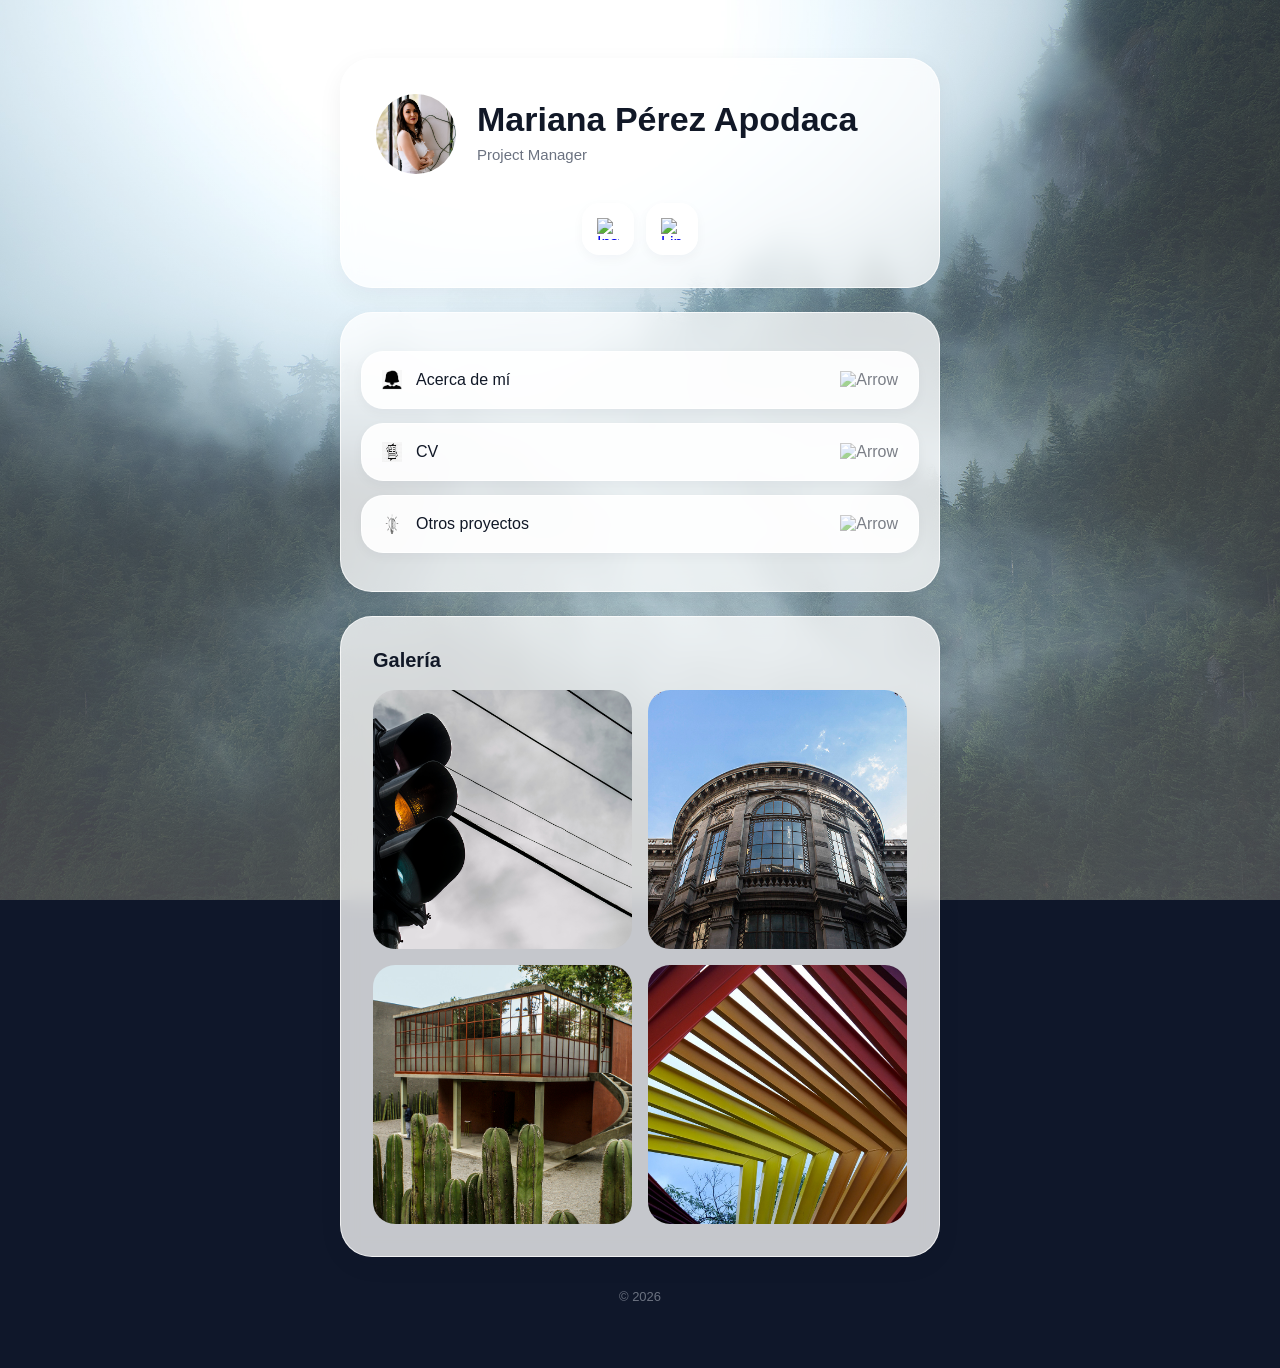
==== index.html @ 3482f805 "Add files via upload" ====
<!DOCTYPE html>
<html lang="es">
<head>

<meta charset="UTF-8">
<meta name="viewport" content="width=480px, initial-scale=1">

<title>Mariana Pérez Apodaca</title>

<meta name="description" content="Perfil profesional de Mariana Pérez Apodaca, Project Manager.">

<meta name="theme-color" content="#eef4ff">

<meta property="og:title" content="Mariana Pérez Apodaca | Project Manager">
<meta property="og:description" content="Perfil profesional, CV y proyectos de Mariana Pérez Apodaca.">
<meta property="og:image" content="https://anto.drafterfurniture.com/assets/img/icon-m.png">
<meta property="og:url" content="https://marianaperezarq.github.io/">
<meta property="og:type" content="website">

<meta name="twitter:card" content="summary_large_image">

<link rel="canonical" href="https://marianaperezarq.github.io/">

<link rel="icon" href="/assets/img/favicon.ico">

<link
rel="preload"
href="/assets/font/PlusJakartaSans-Regular.woff2"
as="font"
type="font/woff2"
crossorigin>

<link
rel="preload"
href="style.css"
as="style"
onload="this.onload=null;this.rel='stylesheet'">

<noscript>
<link rel="stylesheet" href="style.css">
</noscript>

<script type="application/ld+json">
{
"@context":"https://schema.org",
"@type":"Person",
"name":"Mariana Pérez Apodaca",
"url":"https://marianaperezarq.github.io",
"jobTitle":"Project Manager",
"worksFor":{
"@type":"Organization",
"name":"DrafterFurniture"
}
}
</script>

</head>

<body>

<div class="bg"></div>

<div class="container">

<!-- PROFILE -->

<div class="card reveal">

<div class="profile-row">

<img
src="/assets/img/mariana96.png"

srcset="
/assets/img/mariana96.png 96w
"

sizes="86px"

width="86"
height="86"

class="avatar"

alt="Foto profil Anto Furniture Jepara"

fetchpriority="high"
decoding="async">

<div class="profile">

<h1>Mariana Pérez Apodaca</h1>

<p>
Project Manager
</p>

</div>

</div>

<!-- SOCIAL -->

<div class="social">

<a
href="https://instagram.com/marianaperezapodaca"
target="_blank"
rel="noopener"
aria-label="Instagram">

<img
src="/assets/icons/instagram.svg"
width="22"
height="22"
alt="Instagram">

</a>

<a
href="https://www.linkedin.com/in/marianaperezapodaca"
target="_blank"
rel="noopener"
aria-label="LinkedIn">

<img
src="/assets/icons/linkedin.svg"
width="22"
height="22"
alt="LinkedIn">

</a>

</div>

</div>

<!-- LINKS -->

<div class="card links reveal">

<a
class="btn"
href="acerca-de.html">

<div class="btn-left">

<img
src="/assets/img/sobre-mi-icono.png"
width="20"
height="20"
alt="Acerca de mí">

<span>Acerca de mí</span>

</div>

<div class="btn-right">

<img
src="/assets/icons/arrow-right.svg"
width="18"
height="18"
alt="Arrow">

</div>

</a>

<a
class="btn"
href="assets/img/cv-mariana-perez-apodaca.pdf">

<div class="btn-left">

<img
src="/assets/img/cv-icono.png"
width="20"
height="20"
alt="CV">

<span>CV</span>

</div>

<div class="btn-right">

<img
src="/assets/icons/arrow-right.svg"
width="18"
height="18"
alt="Arrow">

</div>
</a>
<a
class="btn"
href="otros-proyectos.html">

<div class="btn-left">

<img
src="/assets/img/proyecto-icono.png"
width="20"
height="20"
alt="Otros proyectos">

<span>Otros proyectos</span>

</div>

<div class="btn-right">

<img
src="/assets/icons/arrow-right.svg"
width="18"
height="18"
alt="Arrow">

</div>

</a>

</div>

<!-- GALLERY -->

<div class="card gallery reveal">

<h2>Galería</h2>

<div class="grid">

<div class="item">

<img
src="/assets/img/galeria-ambar-1.jpg"
width="320"
height="320"
alt="Galería arquitectura 1"
loading="eager"
fetchpriority="high"
decoding="async">

</div>

<div class="item">

<img
src="/assets/img/galeria-arq-4.jpg"
width="320"
height="320"
alt="Galería arquitectura 2"
loading="lazy"
decoding="async">

</div>

<div class="item">

<img
src="/assets/img/galeria-arq-3.jpg"
width="320"
height="320"
alt="Galería arquitectura 3"
loading="lazy"
decoding="async">

</div>

<div class="item">

<img
src="/assets/img/galeria-geometria-3.jpg"
width="320"
height="320"
alt="Galería geometría"
loading="lazy"
decoding="async">

</div>

</div>

</div>

<div class="footer">
© 2026
</div>

</div>

<script>

const reveal=document.querySelectorAll('.reveal');

const observer=new IntersectionObserver(entries=>{

entries.forEach(entry=>{

if(entry.isIntersecting){
entry.target.classList.add('show');
}

});

},{threshold:.1});

reveal.forEach(el=>observer.observe(el));

</script>

</body>
</html>
---- style.css ----
@font-face {
  font-family: 'Jakarta';
  src: url('assets/font/PlusJakartaSans-Regular.woff2') format('woff2');
  font-display: swap;
}

*{
  margin:0;
  padding:0;
  box-sizing:border-box;
  font-family:'Jakarta',sans-serif;
  will-change:auto !important;
}

html{
  scroll-behavior:smooth;
}

body{
  min-height:100vh;
  display:flex;
  justify-content:center;
  padding:40px 20px;
  overflow-x:hidden;
  background:#0f172a;
  position:relative;
  -webkit-tap-highlight-color:transparent;
  color:#111827;
}

/* =========================
   LIGHT BACKGROUND
========================= */

.bg{
  position:fixed;
  inset:0;
  z-index:-1;

  background:
    linear-gradient(rgba(255,255,255,.16), rgba(255,255,255,.28)),
    url('assets/img/foggy forest.jpg') center center / cover no-repeat;
}

/* =========================
   CONTAINER
========================= */

.container{
  width:100%;
  max-width:600px;
  position:relative;
  z-index:2;
}

/* =========================
   CARD
========================= */

.card{
  background:rgba(255,255,255,.76);
  border:1px solid rgba(255,255,255,.72);

  border-radius:32px;

  padding:32px;
  margin-bottom:24px;

  backdrop-filter:blur(10px);
  -webkit-backdrop-filter:blur(10px);

  box-shadow:
    0 8px 24px rgba(15,23,42,.06);

  transform:translateY(24px);
  opacity:0;

  transition:
    transform .6s ease,
    opacity .6s ease;
}

.card.show{
  transform:translateY(0);
  opacity:1;
}

/* =========================
   PROFILE
========================= */

.profile-row{
  display:flex;
  align-items:center;
  gap:18px;
}

.avatar{
  width:86px;
  height:86px;

  border-radius:50%;
  object-fit:cover;
  flex-shrink:0;

  border:3px solid rgba(255,255,255,.8);
}

.profile h1{
  font-size:34px;
  line-height:1;
  margin-bottom:8px;
  color:#111827;
}

.profile p{
  font-size:15px;
  color:#6b7280;
  line-height:1.5;
}

/* =========================
   SOCIAL
========================= */

.social{
  display:flex;
  justify-content:center;
  gap:12px;

  margin-top:26px;
}

.social a{
  width:52px;
  height:52px;

  display:flex;
  align-items:center;
  justify-content:center;

  border-radius:18px;

  background:rgba(255,255,255,.92);

  border:1px solid rgba(255,255,255,.85);

  text-decoration:none;

  transition:.2s ease;

  box-shadow:
    0 4px 12px rgba(15,23,42,.04);
}

.social a:hover{
  transform:translateY(-2px);
}

.social img{
  width:22px;
  height:22px;
  display:block;
}

/* =========================
   LINKS
========================= */

.links{
  padding:24px 20px;
}

.btn{
  display:flex;
  align-items:center;
  justify-content:space-between;

  padding:18px 20px;

  margin:14px 0;

  border-radius:22px;

  background:rgba(255,255,255,.92);

  border:1px solid rgba(255,255,255,.85);

  text-decoration:none;
  color:#111827;

  box-shadow:
    0 4px 12px rgba(15,23,42,.04);

  transition:.2s ease;
}

.btn:hover{
  transform:translateX(3px);
}

.btn-left{
  display:flex;
  align-items:center;
  gap:14px;

  font-size:16px;
  font-weight:500;
}

.btn-left img{
  width:20px;
  height:20px;
}

.btn-right{
  opacity:.55;
}

.btn-right img{
  width:18px;
  height:18px;
}

/* =========================
   GALLERY
========================= */

.gallery h2{
  font-size:20px;
  color:#111827;
  margin-bottom:18px;
}

.grid{
  display:grid;
  grid-template-columns:repeat(2,1fr);
  gap:16px;
}

.item{
  position:relative;
  aspect-ratio:1/1;
}

.item img{
  width:100%;
  height:100%;

  object-fit:cover;

  border-radius:22px;

  display:block;
}

.item a{
  position:absolute;
  right:10px;
  bottom:10px;

  width:38px;
  height:38px;

  display:flex;
  align-items:center;
  justify-content:center;

  border-radius:14px;

  background:rgba(255,255,255,.92);

  text-decoration:none;

  box-shadow:
    0 4px 12px rgba(15,23,42,.08);
}

.item a img{
  width:18px;
  height:18px;
}


/* =========================
   ABOUT PAGE
========================= */

.back-link{
  display:inline-block;
  margin-bottom:24px;
  color:#6b7280;
  font-size:14px;
  text-decoration:none;
}

.back-link:hover{
  color:#111827;
}

.about-card{
  max-width:720px;
  padding:40px;
}

.about-card h1{
  font-size:42px;
  line-height:1.1;
  margin-bottom:18px;
  color:#111827;
}

.about-card h2{
  font-size:22px;
  line-height:1.25;
  margin-top:34px;
  margin-bottom:12px;
  color:#111827;
}

.about-card p{
  color:#374151;
  font-size:16px;
  line-height:1.8;
  margin-bottom:18px;
}

.about-card .about-intro{
  color:#111827;
  font-size:18px;
  line-height:1.7;
  margin-bottom:26px;
}

.about-text{
  max-width:64ch;
}

.about-card .social{
  justify-content:flex-start;
  margin-top:18px;
}


/* =========================
   CV / PROJECT PAGES
========================= */

.cv-frame{
  width:100%;
  height:78vh;
  min-height:620px;
  border:0;
  border-radius:22px;
  background:#fff;
  box-shadow:0 4px 12px rgba(15,23,42,.08);
}

.pdf-actions{
  margin-top:18px;
}

.empty-state{
  min-height:320px;
  display:flex;
  align-items:center;
  justify-content:center;
  text-align:center;
  color:#374151;
  font-size:16px;
  line-height:1.7;
}

/* =========================
   FOOTER
========================= */

.footer{
  text-align:center;
  color:#6b7280;
  font-size:13px;
  padding:8px 0 24px;
}

/* =========================
   MOBILE
========================= */

@media(max-width:480px){

body{
padding:24px 14px;
}

.card{
padding:20px;
border-radius:28px;
}

.profile h1{
font-size:30px;
}

.social{
gap:10px;
}

.social a{
width:48px;
height:48px;
}

.about-card{
padding:24px;
}

.about-card h1{
font-size:34px;
}

.about-card p{
font-size:15px;
line-height:1.75;
}

.about-card .about-intro{
font-size:16px;
}

}

/* =========================
   DESKTOP
========================= */

@media(min-width:1024px){

.container{
margin-top:18px;
}

}
---- style.css ----
@font-face {
  font-family: 'Jakarta';
  src: url('assets/font/PlusJakartaSans-Regular.woff2') format('woff2');
  font-display: swap;
}

*{
  margin:0;
  padding:0;
  box-sizing:border-box;
  font-family:'Jakarta',sans-serif;
  will-change:auto !important;
}

html{
  scroll-behavior:smooth;
}

body{
  min-height:100vh;
  display:flex;
  justify-content:center;
  padding:40px 20px;
  overflow-x:hidden;
  background:#0f172a;
  position:relative;
  -webkit-tap-highlight-color:transparent;
  color:#111827;
}

/* =========================
   LIGHT BACKGROUND
========================= */

.bg{
  position:fixed;
  inset:0;
  z-index:-1;

  background:
    linear-gradient(rgba(255,255,255,.16), rgba(255,255,255,.28)),
    url('assets/img/foggy forest.jpg') center center / cover no-repeat;
}

/* =========================
   CONTAINER
========================= */

.container{
  width:100%;
  max-width:600px;
  position:relative;
  z-index:2;
}

/* =========================
   CARD
========================= */

.card{
  background:rgba(255,255,255,.76);
  border:1px solid rgba(255,255,255,.72);

  border-radius:32px;

  padding:32px;
  margin-bottom:24px;

  backdrop-filter:blur(10px);
  -webkit-backdrop-filter:blur(10px);

  box-shadow:
    0 8px 24px rgba(15,23,42,.06);

  transform:translateY(24px);
  opacity:0;

  transition:
    transform .6s ease,
    opacity .6s ease;
}

.card.show{
  transform:translateY(0);
  opacity:1;
}

/* =========================
   PROFILE
========================= */

.profile-row{
  display:flex;
  align-items:center;
  gap:18px;
}

.avatar{
  width:86px;
  height:86px;

  border-radius:50%;
  object-fit:cover;
  flex-shrink:0;

  border:3px solid rgba(255,255,255,.8);
}

.profile h1{
  font-size:34px;
  line-height:1;
  margin-bottom:8px;
  color:#111827;
}

.profile p{
  font-size:15px;
  color:#6b7280;
  line-height:1.5;
}

/* =========================
   SOCIAL
========================= */

.social{
  display:flex;
  justify-content:center;
  gap:12px;

  margin-top:26px;
}

.social a{
  width:52px;
  height:52px;

  display:flex;
  align-items:center;
  justify-content:center;

  border-radius:18px;

  background:rgba(255,255,255,.92);

  border:1px solid rgba(255,255,255,.85);

  text-decoration:none;

  transition:.2s ease;

  box-shadow:
    0 4px 12px rgba(15,23,42,.04);
}

.social a:hover{
  transform:translateY(-2px);
}

.social img{
  width:22px;
  height:22px;
  display:block;
}

/* =========================
   LINKS
========================= */

.links{
  padding:24px 20px;
}

.btn{
  display:flex;
  align-items:center;
  justify-content:space-between;

  padding:18px 20px;

  margin:14px 0;

  border-radius:22px;

  background:rgba(255,255,255,.92);

  border:1px solid rgba(255,255,255,.85);

  text-decoration:none;
  color:#111827;

  box-shadow:
    0 4px 12px rgba(15,23,42,.04);

  transition:.2s ease;
}

.btn:hover{
  transform:translateX(3px);
}

.btn-left{
  display:flex;
  align-items:center;
  gap:14px;

  font-size:16px;
  font-weight:500;
}

.btn-left img{
  width:20px;
  height:20px;
}

.btn-right{
  opacity:.55;
}

.btn-right img{
  width:18px;
  height:18px;
}

/* =========================
   GALLERY
========================= */

.gallery h2{
  font-size:20px;
  color:#111827;
  margin-bottom:18px;
}

.grid{
  display:grid;
  grid-template-columns:repeat(2,1fr);
  gap:16px;
}

.item{
  position:relative;
  aspect-ratio:1/1;
}

.item img{
  width:100%;
  height:100%;

  object-fit:cover;

  border-radius:22px;

  display:block;
}

.item a{
  position:absolute;
  right:10px;
  bottom:10px;

  width:38px;
  height:38px;

  display:flex;
  align-items:center;
  justify-content:center;

  border-radius:14px;

  background:rgba(255,255,255,.92);

  text-decoration:none;

  box-shadow:
    0 4px 12px rgba(15,23,42,.08);
}

.item a img{
  width:18px;
  height:18px;
}


/* =========================
   ABOUT PAGE
========================= */

.back-link{
  display:inline-block;
  margin-bottom:24px;
  color:#6b7280;
  font-size:14px;
  text-decoration:none;
}

.back-link:hover{
  color:#111827;
}

.about-card{
  max-width:720px;
  padding:40px;
}

.about-card h1{
  font-size:42px;
  line-height:1.1;
  margin-bottom:18px;
  color:#111827;
}

.about-card h2{
  font-size:22px;
  line-height:1.25;
  margin-top:34px;
  margin-bottom:12px;
  color:#111827;
}

.about-card p{
  color:#374151;
  font-size:16px;
  line-height:1.8;
  margin-bottom:18px;
}

.about-card .about-intro{
  color:#111827;
  font-size:18px;
  line-height:1.7;
  margin-bottom:26px;
}

.about-text{
  max-width:64ch;
}

.about-card .social{
  justify-content:flex-start;
  margin-top:18px;
}


/* =========================
   CV / PROJECT PAGES
========================= */

.cv-frame{
  width:100%;
  height:78vh;
  min-height:620px;
  border:0;
  border-radius:22px;
  background:#fff;
  box-shadow:0 4px 12px rgba(15,23,42,.08);
}

.pdf-actions{
  margin-top:18px;
}

.empty-state{
  min-height:320px;
  display:flex;
  align-items:center;
  justify-content:center;
  text-align:center;
  color:#374151;
  font-size:16px;
  line-height:1.7;
}

/* =========================
   FOOTER
========================= */

.footer{
  text-align:center;
  color:#6b7280;
  font-size:13px;
  padding:8px 0 24px;
}

/* =========================
   MOBILE
========================= */

@media(max-width:480px){

body{
padding:24px 14px;
}

.card{
padding:20px;
border-radius:28px;
}

.profile h1{
font-size:30px;
}

.social{
gap:10px;
}

.social a{
width:48px;
height:48px;
}

.about-card{
padding:24px;
}

.about-card h1{
font-size:34px;
}

.about-card p{
font-size:15px;
line-height:1.75;
}

.about-card .about-intro{
font-size:16px;
}

}

/* =========================
   DESKTOP
========================= */

@media(min-width:1024px){

.container{
margin-top:18px;
}

}
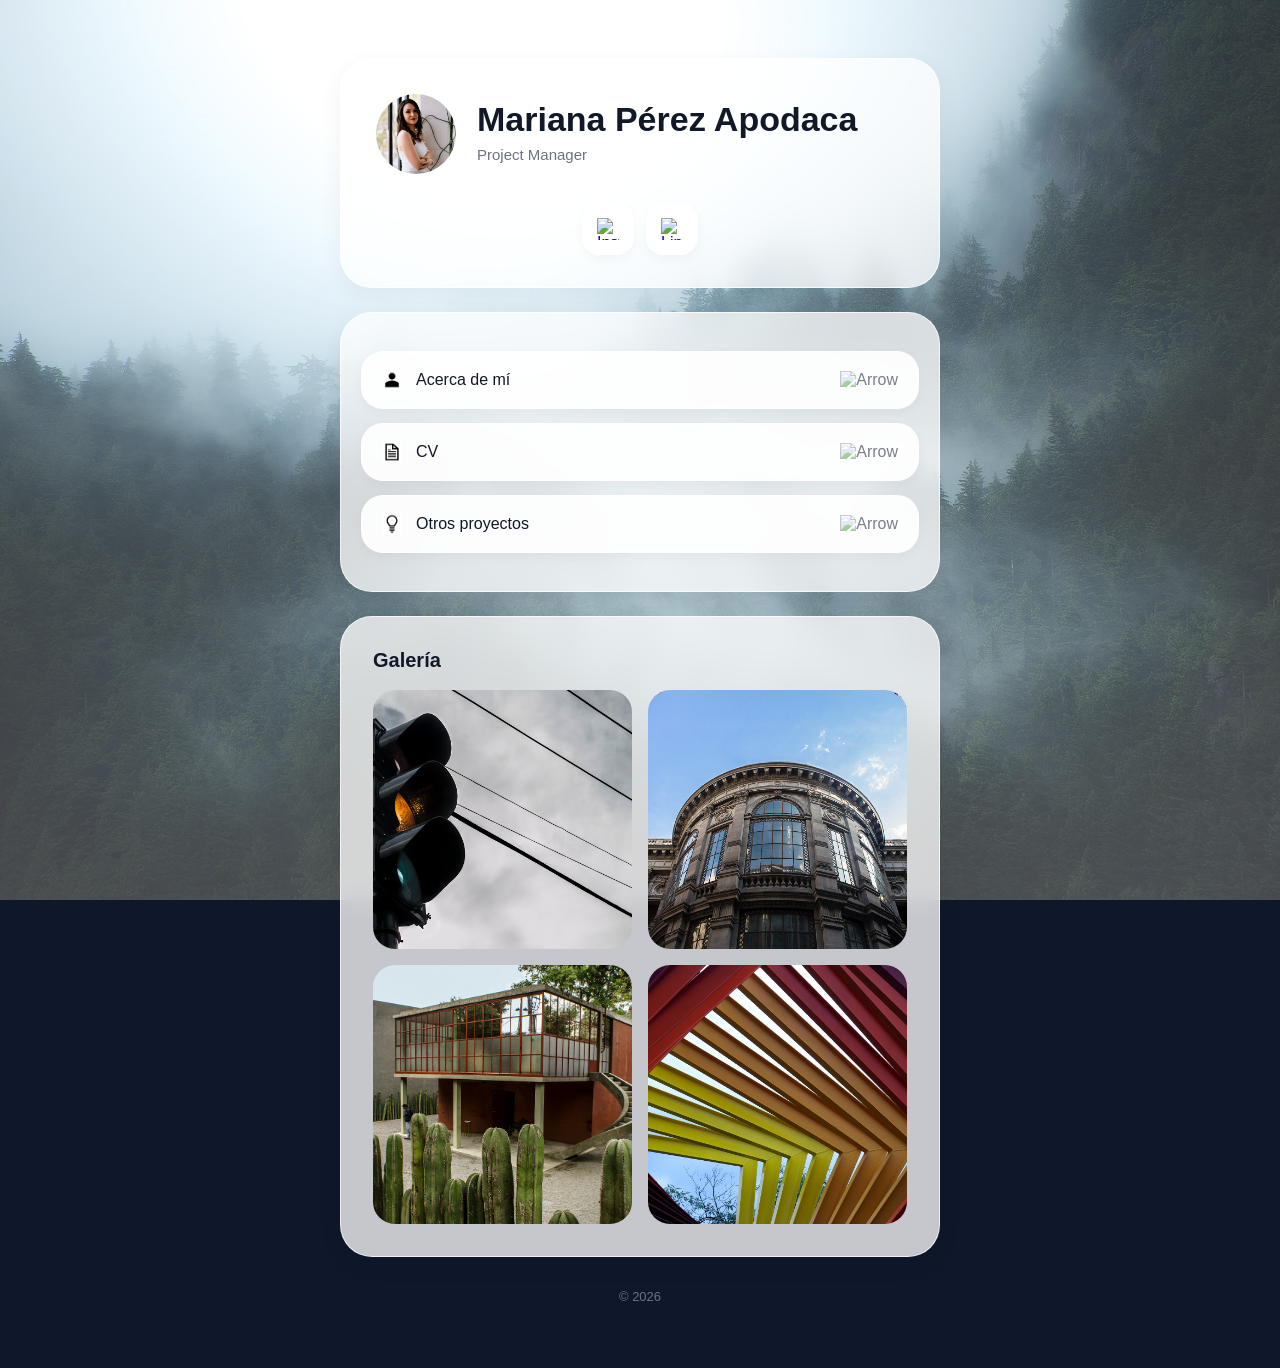
==== commit 2da96428: "Change image source extensions to uppercase Updated image source paths to use '.PNG' extension." ====
--- a/index.html
+++ b/index.html
@@ -146,7 +146,7 @@
 <div class="btn-left">
 
 <img
-src="/assets/img/sobre-mi-icono.png"
+src="/assets/img/sobre-mi-icono.PNG"
 width="20"
 height="20"
 alt="Acerca de mí">
@@ -174,7 +174,7 @@
 <div class="btn-left">
 
 <img
-src="/assets/img/cv-icono.png"
+src="/assets/img/cv-icono.PNG"
 width="20"
 height="20"
 alt="CV">
@@ -200,7 +200,7 @@
 <div class="btn-left">
 
 <img
-src="/assets/img/proyecto-icono.png"
+src="/assets/img/proyecto-icono.PNG"
 width="20"
 height="20"
 alt="Otros proyectos">
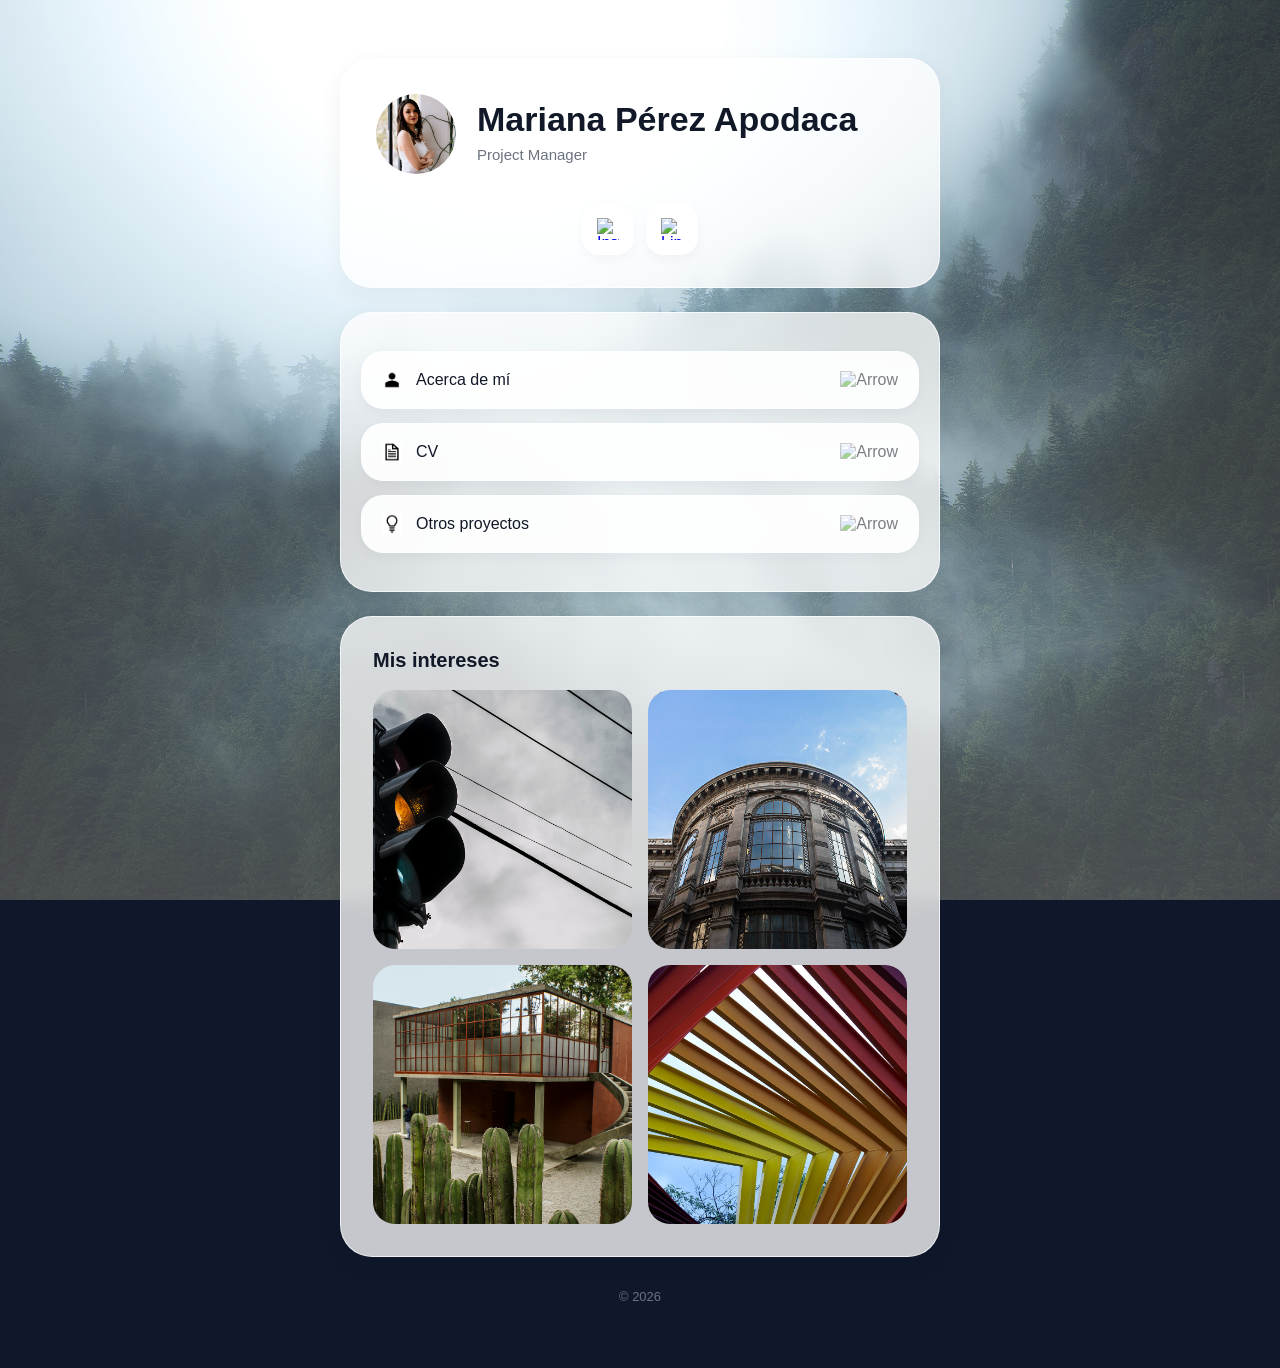
==== commit 8f20a213: "Change gallery title to 'Mis intereses'" ====
--- a/index.html
+++ b/index.html
@@ -227,7 +227,7 @@
 
 <div class="card gallery reveal">
 
-<h2>Galería</h2>
+<h2>Mis intereses</h2>
 
 <div class="grid">
 
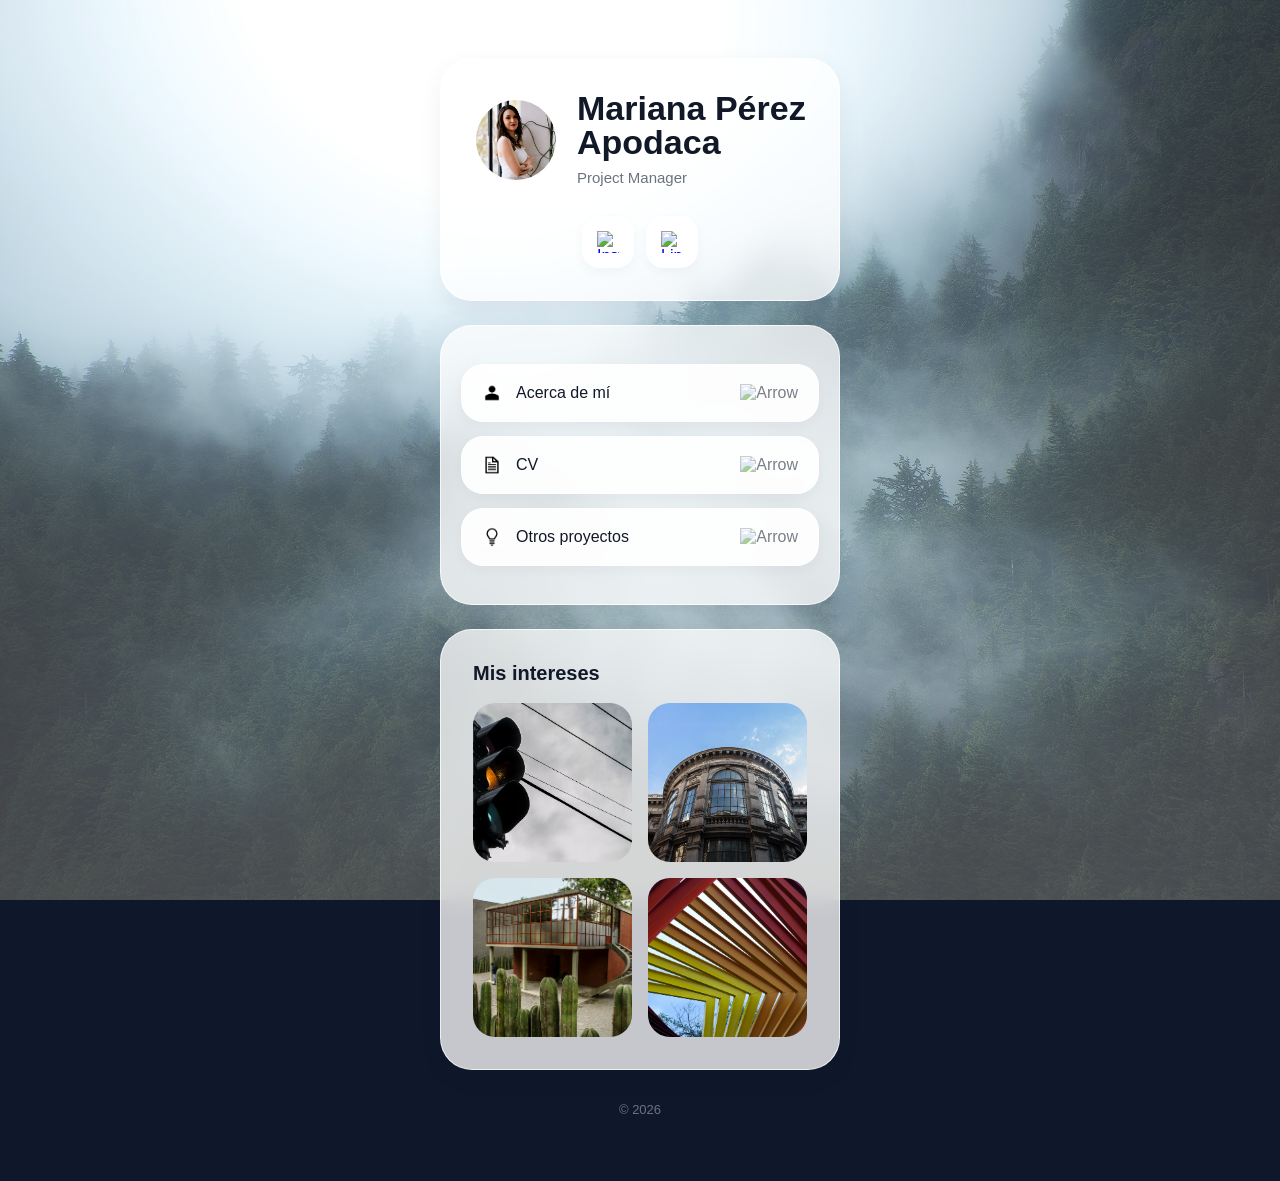
==== commit 045ede7d: "Update viewport meta tag for responsive design" ====
--- a/index.html
+++ b/index.html
@@ -3,7 +3,7 @@
 <head>
 
 <meta charset="UTF-8">
-<meta name="viewport" content="width=480px, initial-scale=1">
+<meta name="viewport" content="width=device-width, initial-scale=1">
 
 <title>Mariana Pérez Apodaca</title>
 
@@ -21,7 +21,7 @@
 
 <link rel="canonical" href="https://marianaperezarq.github.io/">
 
-<link rel="icon" href="/assets/img/favicon.ico">
+<link rel="icon" href="/assets/img/MARIANA FAVICON.png">
 
 <link
 rel="preload"
--- a/style.css
+++ b/style.css
@@ -48,7 +48,7 @@
 
 .container{
   width:100%;
-  max-width:600px;
+  max-width:400px;
   position:relative;
   z-index:2;
 }
@@ -391,7 +391,10 @@
 body{
 padding:24px 14px;
 }
-
+container{
+max-width:340px;
+margin:auto;
+}
 .card{
 padding:20px;
 border-radius:28px;
--- a/style.css
+++ b/style.css
@@ -48,7 +48,7 @@
 
 .container{
   width:100%;
-  max-width:600px;
+  max-width:400px;
   position:relative;
   z-index:2;
 }
@@ -391,7 +391,10 @@
 body{
 padding:24px 14px;
 }
-
+container{
+max-width:340px;
+margin:auto;
+}
 .card{
 padding:20px;
 border-radius:28px;
